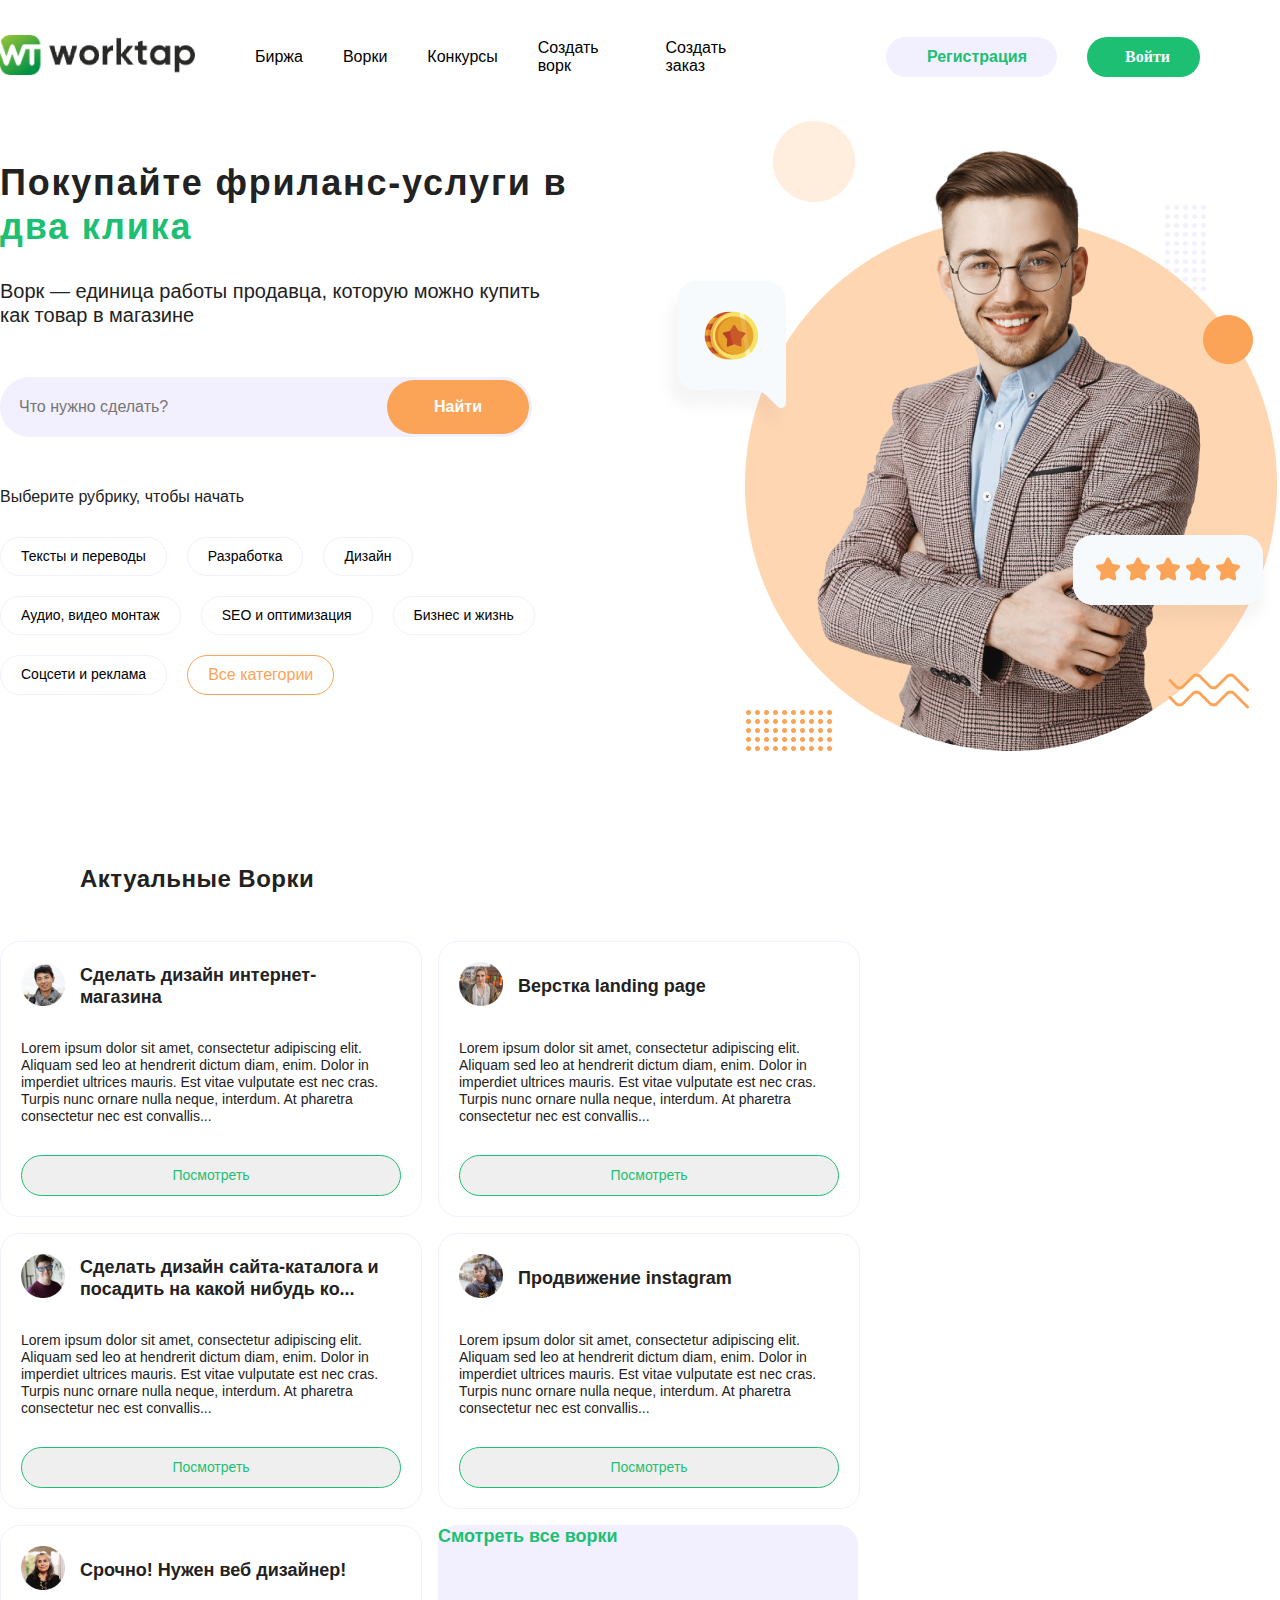
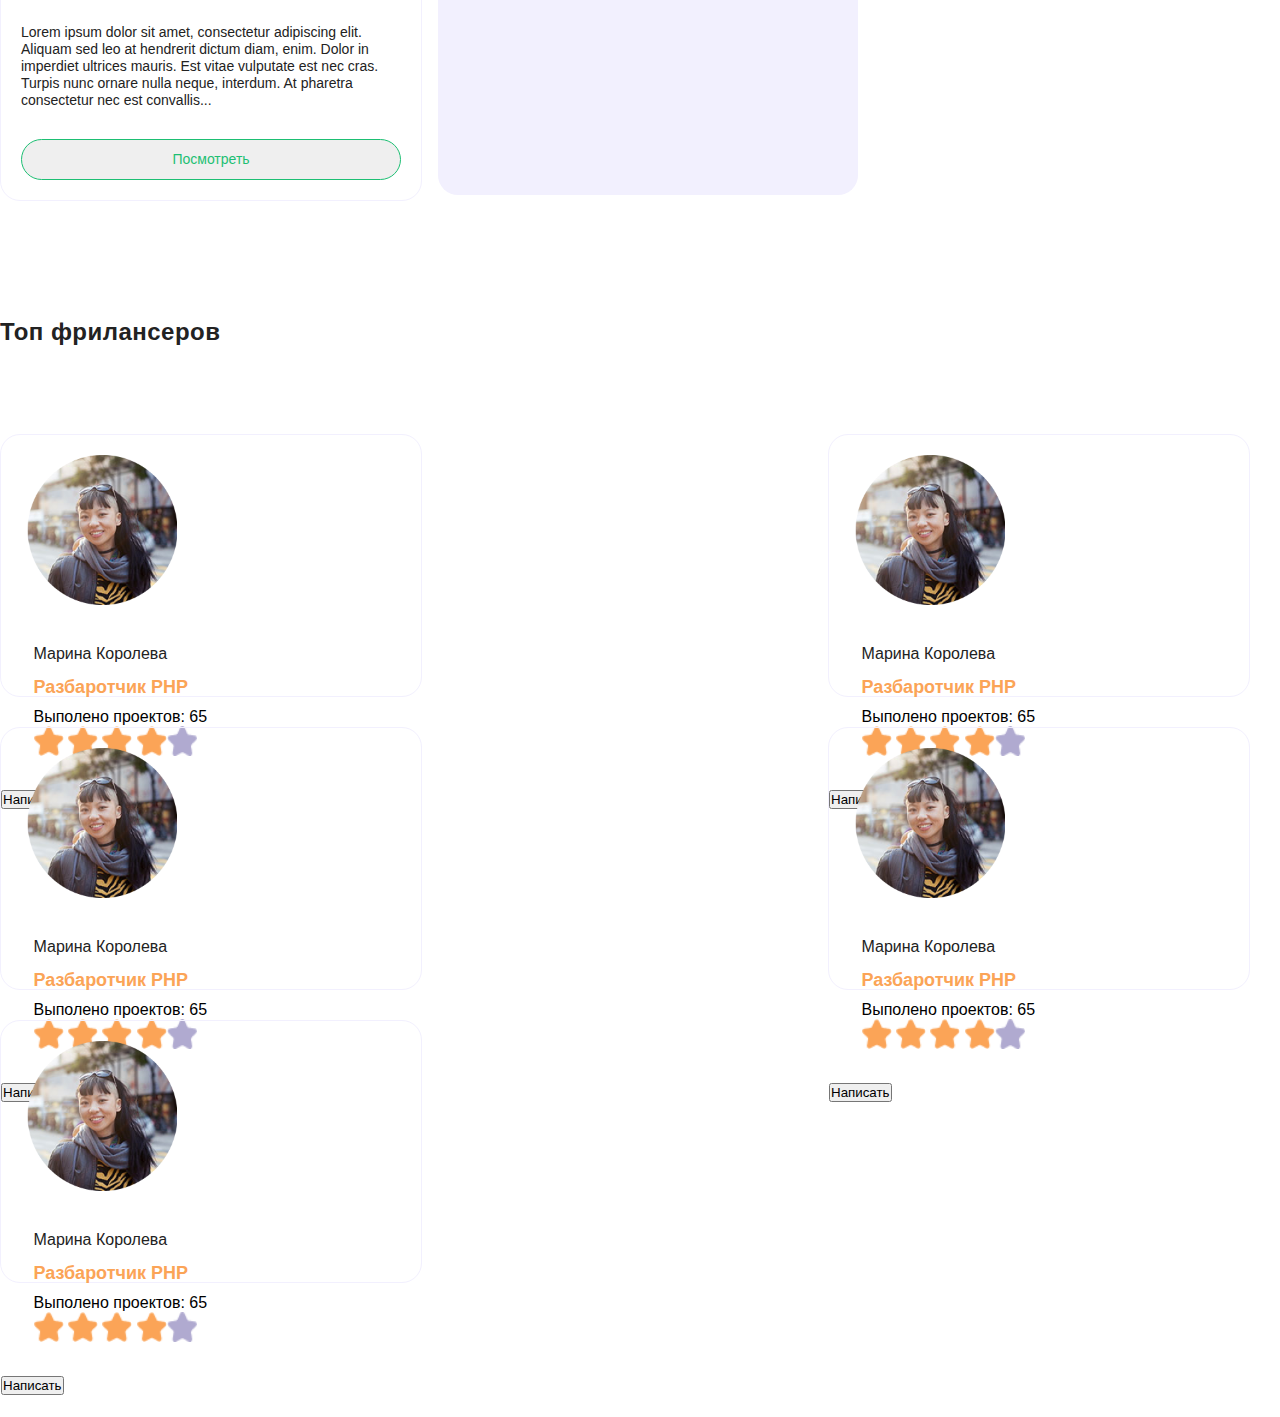
==== WorkTap/WorkTap2/index.html @ 0a6218d5 "Add files via upload" ====
<!DOCTYPE html>
<html lang="en">
<head>
    <meta charset="UTF-8">
    <meta http-equiv="X-UA-Compatible" content="IE=edge">
    <meta name="viewport" content="width=device-width, initial-scale=1.0">
    <title>Document</title>
    <link rel="stylesheet" href="./stylew.css">
</head>
<body>
    <header class="header">
        <div class="container">
             <div class="header__wrapper">
                 <div class="header__logo">
                    <img src="./image 3.png" alt="worktop" width="195px">
                 </div>
                 <div class="header__nav">
                        <nav>
                             <ul>
                                <li><a href="#">Биржа</a></li>
                                <li><a href="#">Ворки</a></li>
                                <li><a href="#">Конкурсы</a></li>
                                <li><a href="#">Создать ворк</a></li>
                                <li><a href="#">Создать заказ</a></li>
                             </ul>
                        </nav>

                    </div>
                 <div class="header__registration">
                    <a href="#">Регистрация</a>
                 </div>
                 <div class="header__login">
                     <a href="#">Войти</a>
                 </div>
           </div>
        </div>
    </header>
    <section class="services">
        <div class="container">
            <div class="services__wrapper">
                <div class="services__wrapper-text">
                        <div class="services__title">
                            Покупайте фриланс-услуги в <a href="">два клика</a> 
                        </div>
                        <div class="services__descr">
                            Ворк — единица работы продавца, которую можно купить как товар в магазине 
                        </div>
                        <form class="form">
                            <input type="text" placeholder="Что нужно сделать?">
                            <input type="submit" value="Найти">
                        </form>
                        <div class="choice__rubric">
                            Выберите рубрику, чтобы начать
                        </div>
                        <div class="services__rubrics-all">
                            <div class="services__rubrics">
                                Тексты и переводы 
                            </div>
                            <div class="services__rubrics">
                                Разработка 
                            </div>
                            <div class="services__rubrics">
                                Дизайн 
                            </div>
                            <div class="services__rubrics">
                                Аудио, видео монтаж
                            </div>
                            <div class="services__rubrics">
                                SEO и оптимизация
                            </div>
                            <div class="services__rubrics">
                                Бизнес и жизнь
                            </div>
                            <div class="services__rubrics">
                                Соцсети и реклама
                            </div>
                            <div class="all__categories">
                                Все категории
                            </div>
                        </div>    
                    </div>
                    <div class="services__wrapper-image">
                        <div class="services__image">
                            <img src="./Group 11.png" alt="">
                       </div>
                    </div>
                </div>
          </div>
        </div>
    </section>
    <section class="actual">
        <div class="container">
            <div class="actual__title">
                Актуальные Ворки
            </div>
            <div class="actual__wrapper">
                <div class="actual__items">
                    <div class="actual__item">
                        <div class="actual__item-header">
                            <div class="item__wrapper">
                                <div class="actual__item-img">
                                    <img src="./autor1.png" alt="">
                                </div>
                                <div class="actual__item-title">
                                    Сделать дизайн интернет-магазина
                                </div>
                            </div>
                        </div>
                        <div class="actual__item-descr">
                            Lorem ipsum dolor sit amet, consectetur adipiscing elit. Aliquam sed leo at hendrerit dictum diam, enim. Dolor in imperdiet ultrices mauris. Est vitae vulputate est nec cras. Turpis nunc ornare nulla neque, interdum. At pharetra consectetur nec est convallis...
                        </div>
                        <div class="actual__item-button">
                            <button>Посмотреть</button>
                        </div>
                    </div>
                    <div class="actual__item">
                        <div class="actual__item-header">
                            <div class="item__wrapper">
                                <div class="actual__item-img">
                                    <img src="./autor2.png" alt="">
                                </div>
                                <div class="actual__item-title">
                                    Верстка landing page
                                </div>
                            </div>
                        </div>
                        <div class="actual__item-descr">
                            Lorem ipsum dolor sit amet, consectetur adipiscing elit. Aliquam sed leo at hendrerit dictum diam, enim. Dolor in imperdiet ultrices mauris. Est vitae vulputate est nec cras. Turpis nunc ornare nulla neque, interdum. At pharetra consectetur nec est convallis...
                        </div>
                        <div class="actual__item-button">
                            <button>Посмотреть</button>
                        </div>
                    </div>
                    <div class="actual__item">
                        <div class="actual__item-header">
                            <div class="item__wrapper">
                                <div class="actual__item-img">
                                    <img src="./autor3.png" alt="">
                                </div>
                                <div class="actual__item-title">
                                    Сделать дизайн сайта-каталога и посадить на какой нибудь ко...
                                </div>
                            </div>
                        </div>
                        <div class="actual__item-descr">
                            Lorem ipsum dolor sit amet, consectetur adipiscing elit. Aliquam sed leo at hendrerit dictum diam, enim. Dolor in imperdiet ultrices mauris. Est vitae vulputate est nec cras. Turpis nunc ornare nulla neque, interdum. At pharetra consectetur nec est convallis...
                        </div>
                        <div class="actual__item-button">
                            <button>Посмотреть</button>
                        </div>
                    </div>
                    <div class="actual__item">
                        <div class="actual__item-header">
                            <div class="item__wrapper">
                                <div class="actual__item-img">
                                    <img src="./autor4.png" alt="">
                                </div>
                                <div class="actual__item-title">
                                    Продвижение instagram 
                                </div>
                            </div>
                        </div>
                        <div class="actual__item-descr">
                            Lorem ipsum dolor sit amet, consectetur adipiscing elit. Aliquam sed leo at hendrerit dictum diam, enim. Dolor in imperdiet ultrices mauris. Est vitae vulputate est nec cras. Turpis nunc ornare nulla neque, interdum. At pharetra consectetur nec est convallis...
                        </div>
                        <div class="actual__item-button">
                            <button>Посмотреть</button>
                        </div>
                    </div>
                    <div class="actual__item">
                        <div class="actual__item-header">
                            <div class="item__wrapper">
                                <div class="actual__item-img">
                                    <img src="./autor5.png" alt="">
                                </div>
                                <div class="actual__item-title">
                                    Срочно! Нужен веб дизайнер! 
                                </div>
                            </div>
                        </div>
                        <div class="actual__item-descr">
                            Lorem ipsum dolor sit amet, consectetur adipiscing elit. Aliquam sed leo at hendrerit dictum diam, enim. Dolor in imperdiet ultrices mauris. Est vitae vulputate est nec cras. Turpis nunc ornare nulla neque, interdum. At pharetra consectetur nec est convallis...
                        </div>
                        <div class="actual__item-button">
                            <button>Посмотреть</button>
                        </div> 
                    </div>
                    
                        <div class="watch__all">
                           <a href="#">Смотреть все ворки</a>
                       </div>
                    
                </div>
            </div>
        </div>
    </section>
    <section class="freelancers">
        <div class="container">
            <div class="freelancers__title">
                Топ фрилансеров
            </div>
            <div class="freelancers__wrapper_all">
                <div class="freelancers__wrapper">
                    <div class="freelancers__wrap">
                        <div class="freelancers__wrapper__title">
                            <div class="freelancers__image">
                                <img src="./Ellipse 55.png" alt="1">
                            </div>
                            <div class="freelancers__descr">
                                  <div class="name">Марина Королева</div>
                                  <div class="job"> Разбаротчик PHP</div>
                                  <div class="projects">Выполено проектов: 65</div>
                                  <div class="freelancers__rating">
                                      <div class="freelancers__rating-full">
                                        <img src="./Star 6.png" alt="full">
                                        <img src="./Star 6.png" alt="full">
                                        <img src="./Star 6.png" alt="full">
                                        <img src="./Star 6.png" alt="full">
                                      </div>
                                      <div class="freelancers__rating-empty">
                                         <img src="./Star 11.png" alt="empty">
                                        </div>
                                 </div>
                            </div>
                        </div>
                        <div class="freelancers__button">
                             <button>Написать</button>
                        </div>
                 </div>
             </div>
             <div class="freelancers__wrapper">
                <div class="freelancers__wrap">
                    <div class="freelancers__wrapper__title">
                        <div class="freelancers__image">
                            <img src="./Ellipse 55.png" alt="1">
                        </div>
                        <div class="freelancers__descr">
                            <div class="name">Марина Королева</div>
                            <div class="job"> Разбаротчик PHP</div>
                            <div class="projects">Выполено проектов: 65</div>
                            <div class="freelancers__rating">
                                  <div class="freelancers__rating-full">
                                        <img src="./Star 6.png" alt="full">
                                        <img src="./Star 6.png" alt="full">
                                        <img src="./Star 6.png" alt="full">
                                        <img src="./Star 6.png" alt="full">
                                  </div>
                                  <div class="freelancers__rating-empty">
                                        <img src="./Star 11.png" alt="empty">
                                  </div>
                            </div>
                        </div>
                    </div>
                    <div class="freelancers__button">
                         <button>Написать</button>
                    </div>
             </div>
         </div>
         <div class="freelancers__wrapper">
            <div class="freelancers__wrap">
                <div class="freelancers__wrapper__title">
                    <div class="freelancers__image">
                        <img src="./Ellipse 55.png" alt="1">
                    </div>
                    <div class="freelancers__descr">
                        <div class="name">Марина Королева</div>
                        <div class="job"> Разбаротчик PHP</div>
                        <div class="projects">Выполено проектов: 65</div>
                        <div class="freelancers__rating">
                              <div class="freelancers__rating-full">
                                    <img src="./Star 6.png" alt="full">
                                    <img src="./Star 6.png" alt="full">
                                    <img src="./Star 6.png" alt="full">
                                    <img src="./Star 6.png" alt="full">
                              </div>
                              <div class="freelancers__rating-empty">
                                    <img src="./Star 11.png" alt="empty">
                              </div>
                        </div>
                    </div>
                </div>
                <div class="freelancers__button">
                     <button>Написать</button>
                </div>
         </div>
     </div>
     <div class="freelancers__wrapper">
        <div class="freelancers__wrap">
            <div class="freelancers__wrapper__title">
                <div class="freelancers__image">
                    <img src="./Ellipse 55.png" alt="1">
                </div>
                <div class="freelancers__descr">
                    <div class="name">Марина Королева</div>
                    <div class="job"> Разбаротчик PHP</div>
                    <div class="projects">Выполено проектов: 65</div>
                    <div class="freelancers__rating">
                          <div class="freelancers__rating-full">
                                <img src="./Star 6.png" alt="full">
                                <img src="./Star 6.png" alt="full">
                                <img src="./Star 6.png" alt="full">
                                <img src="./Star 6.png" alt="full">
                          </div>
                          <div class="freelancers__rating-empty">
                                <img src="./Star 11.png" alt="empty">
                          </div>
                    </div>
                </div>
            </div>
            <div class="freelancers__button">
                 <button>Написать</button>
            </div>
     </div>
 </div>
 <div class="freelancers__wrapper">
    <div class="freelancers__wrap">
        <div class="freelancers__wrapper__title">
            <div class="freelancers__image">
                <img src="./Ellipse 55.png" alt="1">
            </div>
            <div class="freelancers__descr">
                <div class="name">Марина Королева</div>
                <div class="job"> Разбаротчик PHP</div>
                <div class="projects">Выполено проектов: 65</div>
                <div class="freelancers__rating">
                      <div class="freelancers__rating-full">
                            <img src="./Star 6.png" alt="full">
                            <img src="./Star 6.png" alt="full">
                            <img src="./Star 6.png" alt="full">
                            <img src="./Star 6.png" alt="full">
                      </div>
                      <div class="freelancers__rating-empty">
                            <img src="./Star 11.png" alt="empty">
                      </div>
                </div>
            </div>
        </div>
        <div class="freelancers__button">
             <button>Написать</button>
        </div>
 </div>
</div>


            </div>

        </div>

    </section>
         

    

</body>
</html>
---- WorkTap/WorkTap2/stylew.css ----
*{
    margin: 0;
    padding: 0;
}
body{
    font-family: 'Montserrat Alternates', sans-serif;
}
.container{
    max-width: 1320px;
    margin: 0 auto;
    
}
ul{
    list-style: none;
}
.header__nav ul{
    display: flex;
    align-items: center;
}
.header nav a{
    text-decoration: none;
    color: black;   
}
.header__registration a{
    text-decoration: none;
    text-decoration: none;
    display: flex;
    flex-direction: row;
    justify-content: flex-end;
    align-items: center;
    padding: 10px 30px;
    gap: 10px;
    width: 171px;
    height: 40px;
    right: 143px;
    top: 20px;
    background: #F2F0FE;
    border-radius: 50px;
    width: 111px;
    height: 20px;
    font-family: 'Montserrat Alternates', sans-serif;
    font-style: normal;
    font-weight: 600;
    font-size: 16px;
    line-height: 20px;
    color: #1DBF73;
    flex: none;
    order: 0;
    flex-grow: 0;
    margin-right: 30px;
}
.header__login a{
    text-decoration: none;
    display: flex;
    flex-direction: row;
    justify-content: flex-end;
    align-items: center;
    padding: 10px 30px;
    gap: 10px;
    width: 113px;
    height: 40px;
    right: 0px;
    top: 20px;
    background: #1DBF73;
    border-radius: 50px;
    width: 53px;
    height: 20px;
    font-family: 'Montserrat';
    font-style: normal;
    font-weight: 600;
    font-size: 16px;
    line-height: 20px;
    color: #F6FAFD;
    flex: none;
    order: 0;
    flex-grow: 0;
    margin-right: 80px;

    
}
.header__nav li{
    margin-right: 40px;
}

    .header__nav{
     margin-left: 60px;
    margin-right:87px;
    }
    .header__wrapper{
    margin-top: 35px;
    display:flex;
    align-items: center;
    
    }
    .header__nav a:hover{
        transition: all 0.1s;
        color:green;
    }
  
  
    .photo__cover{
        display: flex;
        
    }
    .services__title{
        font-weight: 700;
        font-size: 36px;
        line-height: 44px;
        letter-spacing: 0.05em;
        color: #222222;
        margin-bottom:30px;
    }
    header{
        margin-bottom:42px;
    }
    .services__title a{
        color: #1DBF73;
        text-decoration: none;
    }
    .services__descr{
        font-weight: 500;
        font-size: 20px;
        line-height: 24px;
        color: #222222;
        margin-bottom:50px;
    }
    .form{
        display: flex;
        width:532px;
        position: relative;
        margin-bottom:50px;
    }
    input[type="submit"]{
        color: white;
        background: #FBA457;
        border-radius: 50px;
        font-weight: 700;
        font-size: 16px;
        line-height: 20px;
        border:none;
        position:absolute;
        padding:17px 47px;
        right:3px;
        top:3px;
    }
    input[type="text"]{
        background: #F2F0FE;
        border-radius: 50px; 
        border: none;  
        font-weight: 500;
        font-size: 16px;
        line-height: 20px;
        width:532px;
        outline: none;
        padding:20px 0;
        padding-left:19px;     
    }
    .choice__rubric{
        font-weight: 500;
        font-size: 16px;
        line-height: 20px;
        color: #222222;
        margin-bottom:30px;
    }
    .services__rubrics{
        font-weight: 400;
        font-size: 14px;
        line-height: 17px;
        color: black;
        border: 1px solid #F2F0FE;
        border-radius: 50px;
        padding:10px 20px;
        margin-right: 20px;
        margin-bottom:20px;
    }
    .all__categories{
        border: 1px solid #FBA457;
        margin-bottom:20px;
        color:#FBA457;
        border-radius: 50px;
        padding:10px 20px;
    }
.actual__items{
   

}

.services__wrapper{
    display: flex;
    justify-content: space-between;
    align-items: center;
}
.services__wrapper-text{
    max-width: 570px;
}
.services__rubrics-all{
    display:flex;
    flex-wrap: wrap;
}
.actual__title{
    margin-top: 109px;
    margin-left: 80px;
    margin-bottom: 48px;
    font-weight: 600;
    font-size: 24px;
    line-height: 29px;
    letter-spacing: 0.02em;
    color: #222222;
  

}

.actual__item-img img{
    width: 44px;
    height: 44px;
    
}
.item__wrapper{
    display: flex;
    align-items: center;
}
.actual__item-title{
    font-weight: 600;
    font-size: 18px;
    line-height: 22px;
    color: #222222;
    display: flex;
    width: 316px;
    margin-left: 15px;
 
}
.actual__item-descr{
    margin-top: 30px;
    font-weight: 400;
    font-size: 14px;
    line-height: 17px;
    color: #222222;
}

.actual__item-button{
  margin-top: 30px;
  display: flex;
  justify-content: center;
  
}
.actual__item-button button{
    font-weight: 500;
    font-size: 14px;
    line-height: 17px;
    text-align: center;    
    color: #1DBF73;
    width: 100%;
    height: 41px;
    font-weight: 500;
    border: 1px solid #1DBF73;
    border-radius: 50px;
}
.actual__item-button button:hover{
  background: #1DBF73;
  color: #F6FAFD;
  cursor: pointer;
  
}
.actual__item{
    border: 1px solid #F2F0FE;
    border-radius: 20px;
    padding: 20px;
    max-width: 380px;
    margin-right: 16px;
    margin-bottom: 16px;
    min-width: 380px
}
.actual__item-header{
    display: flex;
    flex-wrap: wrap;
   
}


.actual__items{
     display: inline-flex;
     flex-wrap: wrap;

     
}
.watch__all a{
  background: #F2F0FE;
  color: #1DBF73;
  text-decoration: none;
  border: #F2F0FE;
  border-radius: 20px;
  width: 420px;
  height: 270px;
}
.watch__all{
  
  font-weight: 600;
  font-size: 18px;
  line-height: 22px;
  display: flex;
}

.freelancers__title{
  font-weight: 600;
  font-size: 24px;
  line-height: 29px;
  letter-spacing: 0.02em;
  color: #222222;
  margin-top: 100px;
  margin-bottom: 40px;
}
.freelancers__image img{
  width: 150px;
  height: 150px;
  padding-left: 25.75px;
  padding-top: 20px;
}
.name{
  font-weight: 500;
  font-size: 16px;
  line-height: 20px;
  color: #222222;
  margin-bottom: 12px;
}
.job{
  font-weight: 600;
  font-size: 18px;
  line-height: 22px;
  color: #FBA457;
  margin-bottom: 10px;
}
.amount{
  font-weight: 500;
  font-size: 14px;
  line-height: 17px;
  color: #222222;
  margin-bottom: 10px;
}
.freelancers__rating-full img{
  width: 30px;
  height: 30px;
}
.freelancers__rating-empty img{
  width: 30px;
  height: 30px;
}
.freelancers__rating{
  display: flex;
  flex-wrap: wrap;
}
.freelancers__button{
  font-weight: 600;
  font-size: 14px;
  line-height: 17px;
  color: #F6FAFD;
  width: 380px;
  height: 41px; 
  padding-top: 30px;
}
.freelancers__wrap{
  width: 420px;
  height: 261px;
  border-radius: 20px;
  border: 1px solid #F2F0FE;
  margin-bottom: 30px;
}
.freelancers__wrapper__title{
  display: flex;
  flex-wrap: wrap;
  max-width: 380px;
}
.freelancers__descr{
  margin-top: 35px;
  padding-left: 32.5px;
}

.freelancers__wrapper_all{
  display: flex;
  flex-wrap: wrap;
  padding-right: 30px;
  padding-top: 48px;
  max-width: 1320px;
  justify-content: space-between;
  padding-bottom: 30px;
}
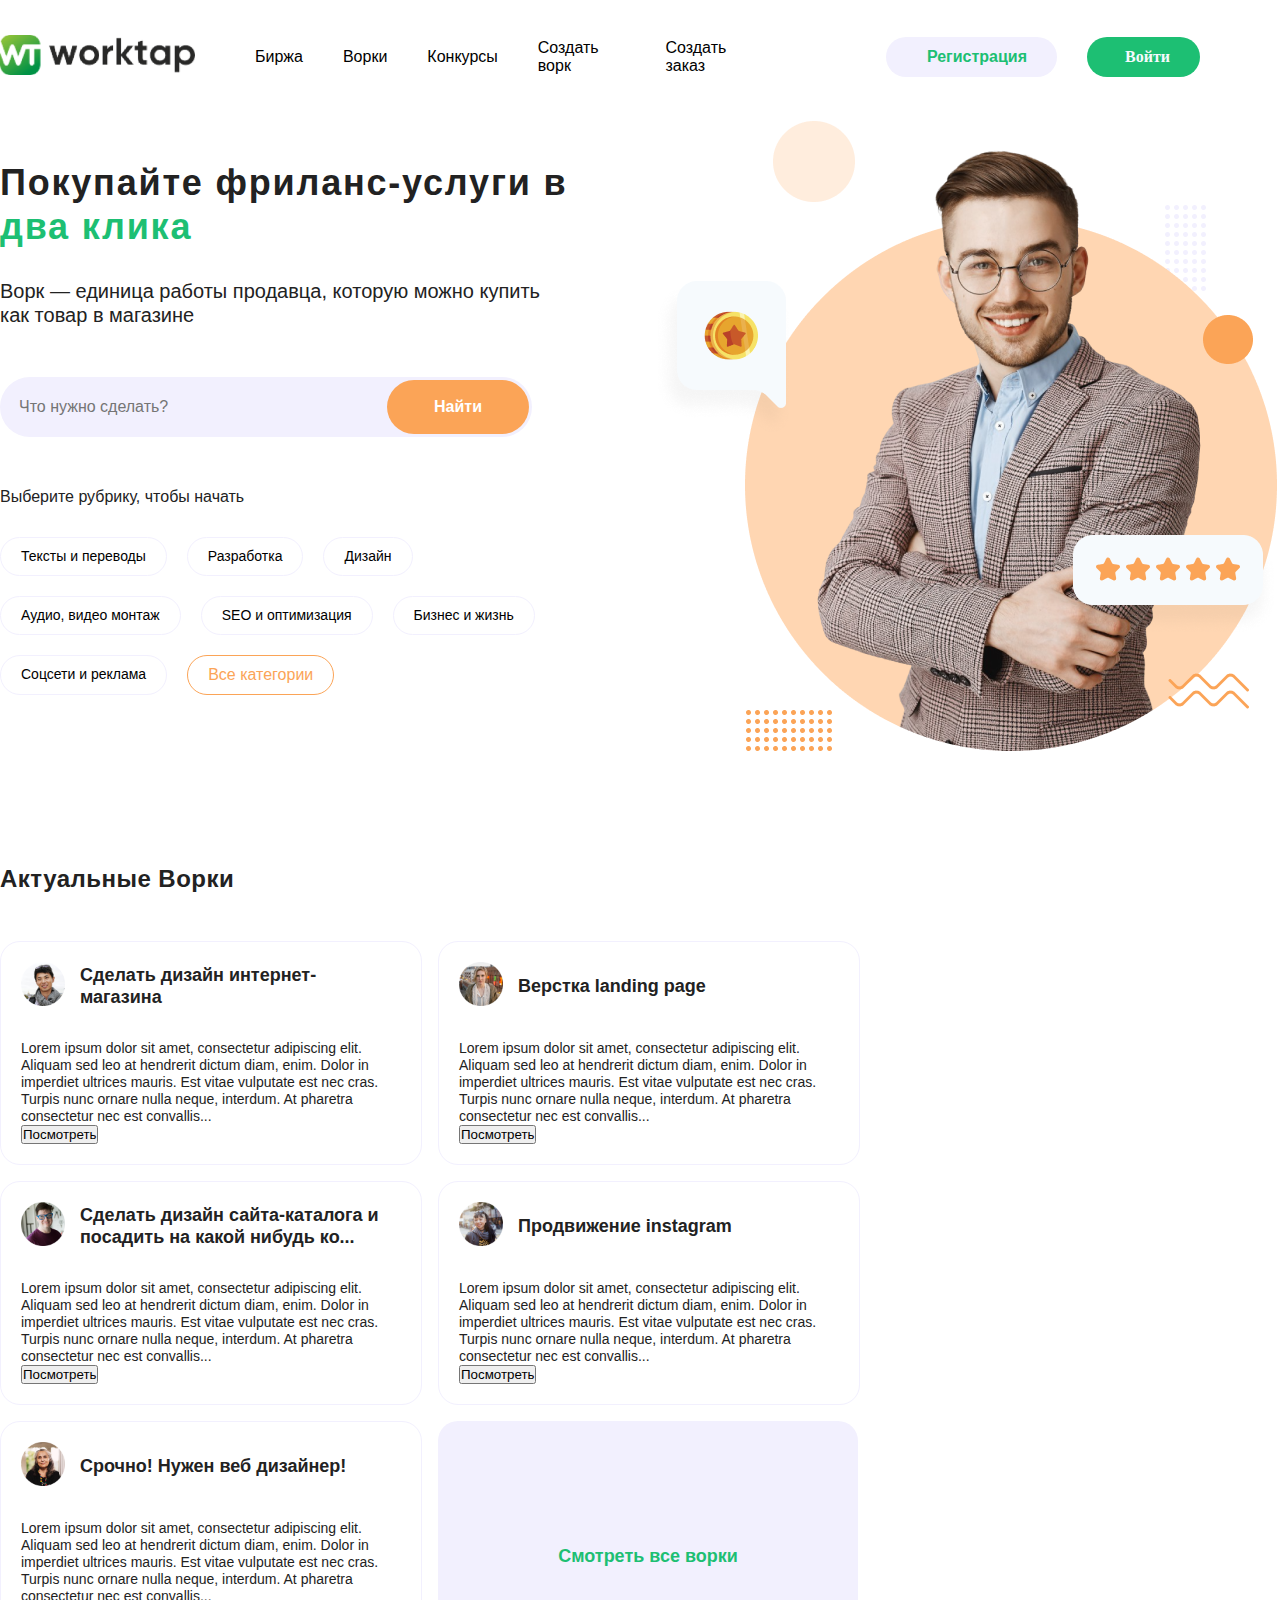
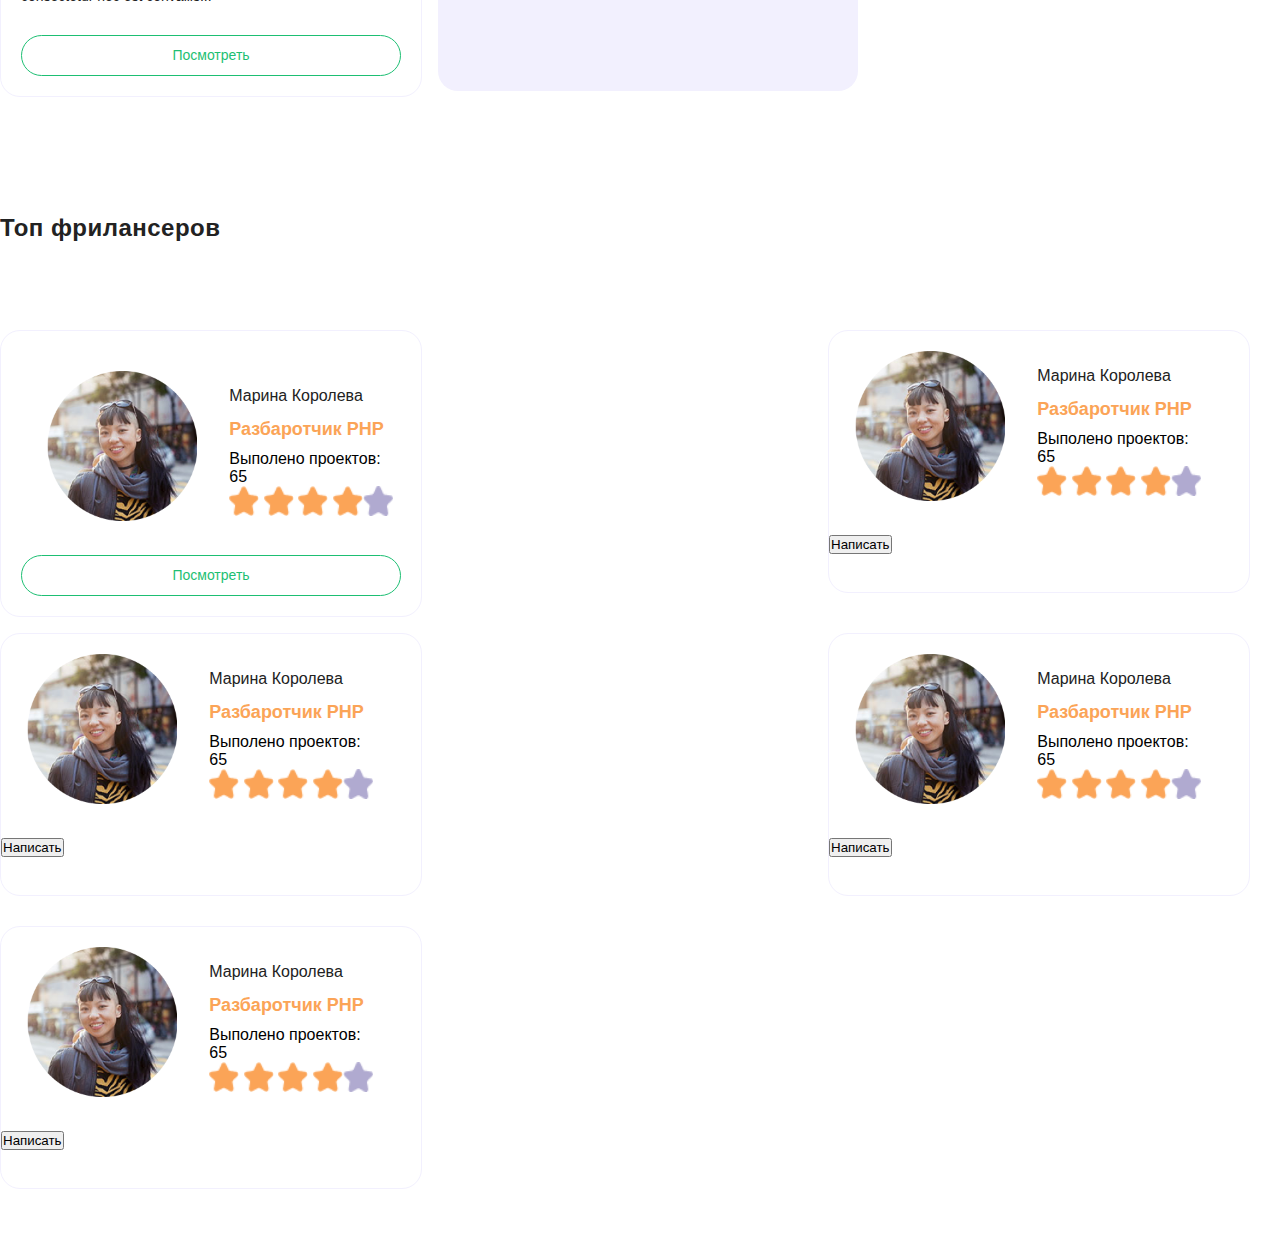
==== commit 0999c219: "fix" ====
--- a/WorkTap/WorkTap2/index.html
+++ b/WorkTap/WorkTap2/index.html
@@ -181,7 +181,7 @@
                         <div class="actual__item-descr">
                             Lorem ipsum dolor sit amet, consectetur adipiscing elit. Aliquam sed leo at hendrerit dictum diam, enim. Dolor in imperdiet ultrices mauris. Est vitae vulputate est nec cras. Turpis nunc ornare nulla neque, interdum. At pharetra consectetur nec est convallis...
                         </div>
-                        <div class="actual__item-button">
+                        <div class="button actual__item-button">
                             <button>Посмотреть</button>
                         </div> 
                     </div>
@@ -200,34 +200,33 @@
                 Топ фрилансеров
             </div>
             <div class="freelancers__wrapper_all">
-                <div class="freelancers__wrapper">
-                    <div class="freelancers__wrap">
-                        <div class="freelancers__wrapper__title">
-                            <div class="freelancers__image">
-                                <img src="./Ellipse 55.png" alt="1">
-                            </div>
-                            <div class="freelancers__descr">
-                                  <div class="name">Марина Королева</div>
-                                  <div class="job"> Разбаротчик PHP</div>
-                                  <div class="projects">Выполено проектов: 65</div>
-                                  <div class="freelancers__rating">
-                                      <div class="freelancers__rating-full">
-                                        <img src="./Star 6.png" alt="full">
-                                        <img src="./Star 6.png" alt="full">
-                                        <img src="./Star 6.png" alt="full">
-                                        <img src="./Star 6.png" alt="full">
-                                      </div>
-                                      <div class="freelancers__rating-empty">
-                                         <img src="./Star 11.png" alt="empty">
-                                        </div>
-                                 </div>
-                            </div>
-                        </div>
-                        <div class="freelancers__button">
-                             <button>Написать</button>
-                        </div>
-                 </div>
-             </div>
+                <div class="freelancers__wrapper  actual__item">
+                    <div class="freelancers__wrapper__title">
+                        <div class="freelancers__image">
+                            <img src="./Ellipse 55.png" alt="1">
+                        </div>
+                        <div class="freelancers__descr">
+                            <div class="name">Марина Королева</div>
+                            <div class="job"> Разбаротчик PHP</div>
+                            <div class="projects">Выполено проектов: 65</div>
+                            <div class="freelancers__rating">
+                                <div class="freelancers__rating-full">
+                                <img src="./Star 6.png" alt="full">
+                                <img src="./Star 6.png" alt="full">
+                                <img src="./Star 6.png" alt="full">
+                                <img src="./Star 6.png" alt="full">
+                                </div>
+                                <div class="freelancers__rating-empty">
+                                    <img src="./Star 11.png" alt="empty">
+                                </div>
+                            </div>
+                        </div>
+                        
+                    </div>
+                    <div class="button freelancers__item-button">
+                        <button>Посмотреть</button>
+                    </div> 
+                </div>
              <div class="freelancers__wrapper">
                 <div class="freelancers__wrap">
                     <div class="freelancers__wrapper__title">
@@ -343,13 +342,9 @@
 
 
             </div>
-
+        </div>
         </div>
 
     </section>
-         
-
-    
-
 </body>
 </html>--- a/WorkTap/WorkTap2/stylew.css
+++ b/WorkTap/WorkTap2/stylew.css
@@ -199,15 +199,12 @@
 }
 .actual__title{
     margin-top: 109px;
-    margin-left: 80px;
     margin-bottom: 48px;
     font-weight: 600;
     font-size: 24px;
     line-height: 29px;
     letter-spacing: 0.02em;
     color: #222222;
-  
-
 }
 
 .actual__item-img img{
@@ -237,13 +234,13 @@
     color: #222222;
 }
 
-.actual__item-button{
+.button{
   margin-top: 30px;
   display: flex;
   justify-content: center;
   
 }
-.actual__item-button button{
+.button button{
     font-weight: 500;
     font-size: 14px;
     line-height: 17px;
@@ -254,6 +251,7 @@
     font-weight: 500;
     border: 1px solid #1DBF73;
     border-radius: 50px;
+    background:transparent;
 }
 .actual__item-button button:hover{
   background: #1DBF73;
@@ -284,20 +282,21 @@
      
 }
 .watch__all a{
-  background: #F2F0FE;
   color: #1DBF73;
   text-decoration: none;
+  font-weight: 600;
+  font-size: 18px;
+  line-height: 22px;
+}
+.watch__all{
   border: #F2F0FE;
   border-radius: 20px;
   width: 420px;
   height: 270px;
-}
-.watch__all{
-  
-  font-weight: 600;
-  font-size: 18px;
-  line-height: 22px;
-  display: flex;
+  background: #F2F0FE;
+  display: flex;
+  justify-content: center;
+  align-items: center;
 }
 
 .freelancers__title{
@@ -366,7 +365,6 @@
 }
 .freelancers__wrapper__title{
   display: flex;
-  flex-wrap: wrap;
   max-width: 380px;
 }
 .freelancers__descr{
@@ -383,7 +381,10 @@
   justify-content: space-between;
   padding-bottom: 30px;
 }
-     
+.actual__item:hover{
+  box-shadow: 0px 16px 16px rgba(34, 34, 34, 0.04); 
+  transform: translateY(-5px);
+}     
 
     
 
